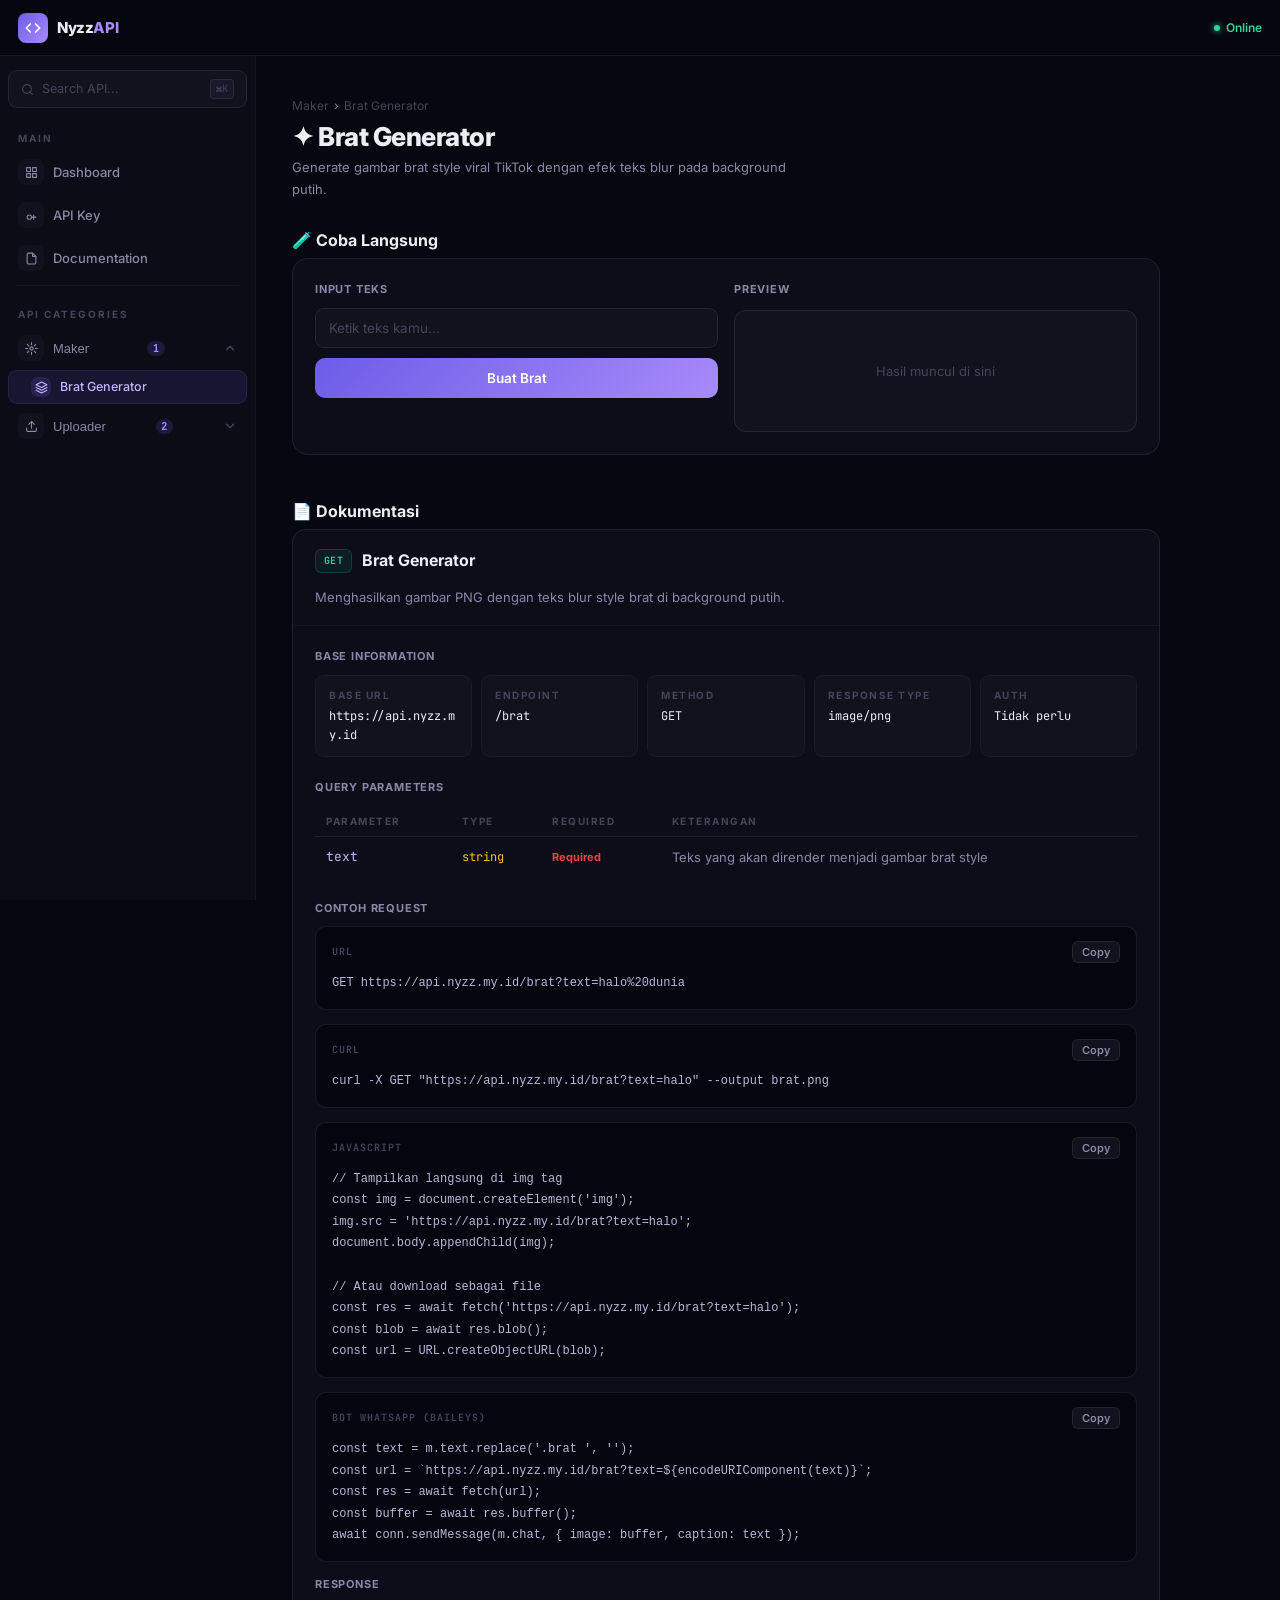
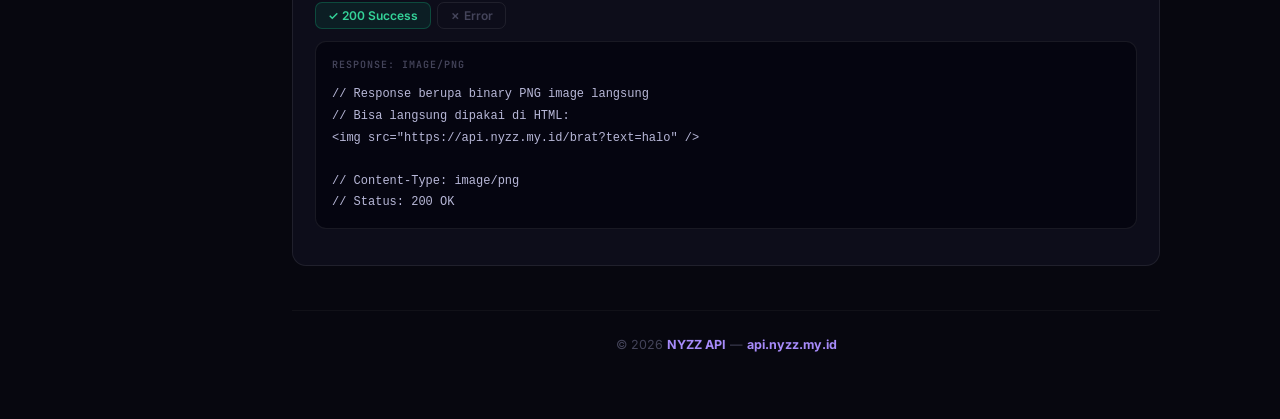
==== maker-brat.html @ c5df26fc "Initial commit: upload webcpanel" ====
<!DOCTYPE html>
<html lang="id">
<head>
<meta charset="UTF-8">
<meta name="viewport" content="width=device-width, initial-scale=1.0">
<title>Brat Generator — NYZZ API</title>
<link rel="stylesheet" href="style.css">
</head>
<body>
<div id="nav-wrap"></div>

<main class="main">
  <div class="page-header">
    <div class="page-breadcrumb">Maker <span>›</span> Brat Generator</div>
    <div class="page-title">✦ Brat Generator</div>
    <div class="page-desc">Generate gambar brat style viral TikTok dengan efek teks blur pada background putih.</div>
  </div>

  <!-- TRY IT -->
  <div class="section">
    <div class="section-header"><div class="section-title">🧪 Coba Langsung</div></div>
    <div style="background:var(--card);border:1px solid var(--border2);border-radius:16px;padding:22px;display:flex;gap:16px;flex-wrap:wrap;align-items:flex-start;">
      <div style="flex:1;min-width:220px;">
        <div class="sub-title" style="margin-bottom:10px;">Input Teks</div>
        <input type="text" class="form-input" id="brat-text" placeholder="Ketik teks kamu..." oninput="previewBrat()">
        <button class="btn-primary" id="brat-btn" onclick="generateBrat()" style="margin-top:10px;">
          <span class="btn-text">Buat Brat</span>
          <div class="spinner" style="display:none"></div>
        </button>
        <a class="btn-download" id="brat-download" download="brat.png">⬇ Download Gambar</a>
      </div>
      <div style="flex:1;min-width:200px;">
        <div class="sub-title" style="margin-bottom:10px;">Preview</div>
        <div class="brat-preview" id="brat-preview" style="display:block;min-height:120px;background:var(--bg3);border-radius:12px;border:1px solid var(--border2);">
          <img id="brat-img" src="" alt="Brat preview" style="width:100%;display:none;border-radius:12px;">
          <div id="brat-placeholder" style="display:flex;align-items:center;justify-content:center;height:120px;color:var(--muted);font-size:13px;">Hasil muncul di sini</div>
        </div>
      </div>
    </div>
  </div>

  <!-- DOCS -->
  <div class="section">
    <div class="section-header"><div class="section-title">📄 Dokumentasi</div></div>

    <div class="docs-card">
      <div class="docs-card-header">
        <span class="method-badge method-get">GET</span>
        <div class="docs-card-title">Brat Generator</div>
        <div class="docs-card-desc">Menghasilkan gambar PNG dengan teks blur style brat di background putih.</div>
      </div>
      <div class="docs-card-body">

        <div class="sub-title">Base Information</div>
        <div class="info-grid">
          <div class="info-item"><div class="info-key">Base URL</div><div class="info-val">https://api.nyzz.my.id</div></div>
          <div class="info-item"><div class="info-key">Endpoint</div><div class="info-val">/brat</div></div>
          <div class="info-item"><div class="info-key">Method</div><div class="info-val">GET</div></div>
          <div class="info-item"><div class="info-key">Response Type</div><div class="info-val">image/png</div></div>
          <div class="info-item"><div class="info-key">Auth</div><div class="info-val">Tidak perlu</div></div>
        </div>

        <div class="sub-title">Query Parameters</div>
        <table class="params-table">
          <tr><th>Parameter</th><th>Type</th><th>Required</th><th>Keterangan</th></tr>
          <tr>
            <td class="p-name">text</td>
            <td class="p-type">string</td>
            <td class="p-req">Required</td>
            <td>Teks yang akan dirender menjadi gambar brat style</td>
          </tr>
        </table>

        <div class="sub-title">Contoh Request</div>
        <div class="code-block">
          <div class="code-top"><span class="code-lang">URL</span><button class="code-copy" onclick="copyCode(this)">Copy</button></div>
          <pre class="code-body">GET https://api.nyzz.my.id/brat?text=halo%20dunia</pre>
        </div>
        <div class="code-block">
          <div class="code-top"><span class="code-lang">cURL</span><button class="code-copy" onclick="copyCode(this)">Copy</button></div>
          <pre class="code-body">curl -X GET "https://api.nyzz.my.id/brat?text=halo" --output brat.png</pre>
        </div>
        <div class="code-block">
          <div class="code-top"><span class="code-lang">JavaScript</span><button class="code-copy" onclick="copyCode(this)">Copy</button></div>
          <pre class="code-body">// Tampilkan langsung di img tag
const img = document.createElement('img');
img.src = 'https://api.nyzz.my.id/brat?text=halo';
document.body.appendChild(img);

// Atau download sebagai file
const res = await fetch('https://api.nyzz.my.id/brat?text=halo');
const blob = await res.blob();
const url = URL.createObjectURL(blob);</pre>
        </div>
        <div class="code-block">
          <div class="code-top"><span class="code-lang">Bot WhatsApp (Baileys)</span><button class="code-copy" onclick="copyCode(this)">Copy</button></div>
          <pre class="code-body">const text = m.text.replace('.brat ', '');
const url = `https://api.nyzz.my.id/brat?text=${encodeURIComponent(text)}`;
const res = await fetch(url);
const buffer = await res.buffer();
await conn.sendMessage(m.chat, { image: buffer, caption: text });</pre>
        </div>

        <div class="sub-title">Response</div>
        <div class="resp-tabs">
          <button class="resp-tab t-success" onclick="switchTab(this,'brat','success')">✓ 200 Success</button>
          <button class="resp-tab" onclick="switchTab(this,'brat','error')">✗ Error</button>
        </div>
        <div id="brat-success" class="resp-content show">
          <div class="code-block">
            <div class="code-top"><span class="code-lang">Response: image/png</span></div>
            <pre class="code-body">// Response berupa binary PNG image langsung
// Bisa langsung dipakai di HTML:
&lt;img src="https://api.nyzz.my.id/brat?text=halo" /&gt;

// Content-Type: image/png
// Status: 200 OK</pre>
          </div>
        </div>
        <div id="brat-error" class="resp-content">
          <div class="code-block">
            <div class="code-top"><span class="code-lang">Response: JSON</span></div>
            <pre class="code-body">{
  "<k>status</k>": "<s>error</s>",
  "<k>message</k>": "<s>Internal server error</s>"
}</pre>
          </div>
        </div>

      </div>
    </div>
  </div>

  <footer><p>© 2026 <strong>NYZZ API</strong> — <strong>api.nyzz.my.id</strong></p></footer>
</main>

<script src="app.js"></script>
<script>
  // Override preview untuk halaman ini (inline, bukan modal)
  function previewBrat() {
    clearTimeout(window._bt);
    const text = document.getElementById('brat-text').value.trim();
    const img = document.getElementById('brat-img');
    const ph = document.getElementById('brat-placeholder');
    const dl = document.getElementById('brat-download');
    if (!text) { img.style.display='none'; ph.style.display='flex'; dl.style.display='none'; return; }
    window._bt = setTimeout(() => {
      const url = `https://api.nyzz.my.id/brat?text=${encodeURIComponent(text)}`;
      img.src = url;
      img.onload = () => { img.style.display='block'; ph.style.display='none'; };
      dl.href = url; dl.style.display = 'block';
    }, 500);
  }
</script>
</body>
</html>
---- style.css ----
@import url('https://fonts.googleapis.com/css2?family=JetBrains+Mono:wght@400;500;600&family=Inter:wght@400;500;600;700;800&display=swap');

:root {
  --bg:      #07070f;
  --bg2:     #0c0c16;
  --bg3:     #12121e;
  --bg4:     #18182a;
  --border:  #ffffff0a;
  --border2: #ffffff14;
  --border3: #ffffff22;
  --accent:  #6c5ce7;
  --accent2: #a78bfa;
  --accent3: #c4b5fd;
  --green:   #10b981;
  --green2:  #34d399;
  --red:     #ef4444;
  --yellow:  #f59e0b;
  --text:    #ededf5;
  --text2:   #8888a8;
  --muted:   #44445a;
  --card:    #0d0d1a;
  --sidebar-w: 256px;
}
*{margin:0;padding:0;box-sizing:border-box}
html{scroll-behavior:smooth}
body{background:var(--bg);color:var(--text);font-family:'Inter',sans-serif;font-size:14px;line-height:1.6;min-height:100vh;overflow-x:hidden;-webkit-font-smoothing:antialiased}
::-webkit-scrollbar{width:4px;height:4px}
::-webkit-scrollbar-track{background:transparent}
::-webkit-scrollbar-thumb{background:var(--border3);border-radius:10px}

/* TOPBAR */
.topbar{position:fixed;top:0;left:0;right:0;z-index:100;height:56px;background:rgba(7,7,15,.92);backdrop-filter:blur(20px);border-bottom:1px solid var(--border2);display:flex;align-items:center;justify-content:space-between;padding:0 18px}
.topbar-left{display:flex;align-items:center;gap:12px}
.topbar-right{display:flex;align-items:center;gap:10px}
.hamburger{background:none;border:1px solid var(--border2);cursor:pointer;display:flex;flex-direction:column;gap:4px;padding:8px 9px;border-radius:8px;transition:border-color .2s}
.hamburger:hover{border-color:var(--border3)}
.hamburger span{display:block;width:16px;height:1.5px;background:var(--text2);border-radius:2px;transition:all .3s}
.hamburger.active span:nth-child(1){transform:translateY(5.5px) rotate(45deg)}
.hamburger.active span:nth-child(2){opacity:0}
.hamburger.active span:nth-child(3){transform:translateY(-5.5px) rotate(-45deg)}
.logo{display:flex;align-items:center;gap:9px;text-decoration:none}
.logo-icon{width:30px;height:30px;border-radius:8px;background:linear-gradient(135deg,#6c5ce7,#a78bfa);display:flex;align-items:center;justify-content:center;flex-shrink:0}
.logo-icon svg{width:16px;height:16px}
.logo-text{font-size:15px;font-weight:800;letter-spacing:-.4px;color:var(--text)}
.logo-text em{font-style:normal;color:var(--accent2)}
.status-dot{display:flex;align-items:center;gap:6px;font-size:12px;font-weight:600;color:var(--green2)}
.status-dot::before{content:'';width:6px;height:6px;background:var(--green2);border-radius:50%;animation:blink 2s infinite;box-shadow:0 0 6px var(--green2)}
@keyframes blink{0%,100%{opacity:1}50%{opacity:.4}}

/* OVERLAY */
.overlay{display:none;position:fixed;inset:0;background:rgba(0,0,0,.55);z-index:89;backdrop-filter:blur(3px)}
.overlay.show{display:block}

/* SIDEBAR */
.sidebar{position:fixed;top:56px;left:0;bottom:0;width:var(--sidebar-w);background:var(--bg2);border-right:1px solid var(--border);overflow-y:auto;z-index:90;transform:translateX(-100%);transition:transform .28s cubic-bezier(.4,0,.2,1)}
.sidebar.open{transform:translateX(0)}
.sidebar-inner{padding:10px 8px 24px}
.sidebar-label{font-size:10px;font-weight:700;letter-spacing:2px;color:var(--muted);text-transform:uppercase;padding:14px 10px 5px}
.sidebar-item{display:flex;align-items:center;gap:9px;padding:8px 10px;border-radius:9px;font-size:13px;font-weight:500;color:var(--text2);cursor:pointer;transition:all .18s;text-decoration:none;border:none;background:none;width:100%;text-align:left;margin-bottom:1px}
.sidebar-item:hover{background:var(--bg3);color:var(--text)}
.sidebar-item.active{background:rgba(108,92,231,.12);color:var(--accent3);border:1px solid rgba(108,92,231,.18)}
.s-icon{width:26px;height:26px;border-radius:7px;background:var(--bg3);display:flex;align-items:center;justify-content:center;font-size:13px;flex-shrink:0;transition:background .18s}
.sidebar-item.active .s-icon{background:rgba(108,92,231,.2)}
.sidebar-item:hover .s-icon{background:var(--bg4)}
.s-icon svg{width:13px;height:13px;stroke:currentColor;fill:none;stroke-width:2;stroke-linecap:round;stroke-linejoin:round}
.sidebar-divider{height:1px;background:var(--border);margin:6px 8px}
.sidebar-badge{margin-left:auto;font-size:10px;font-weight:700;padding:2px 6px;border-radius:100px;background:rgba(108,92,231,.18);color:var(--accent2)}
.sidebar-sub .sidebar-item{font-size:12.5px;padding:6px 10px 6px 22px}
.sidebar-sub .s-icon{width:20px;height:20px;font-size:11px}

/* MAIN */
.main{margin-top:56px;padding:32px 22px;max-width:940px;margin-left:auto;margin-right:auto}

/* PAGE HEADER */
.page-header{margin-bottom:28px}
.page-breadcrumb{font-size:12px;color:var(--muted);margin-bottom:6px;display:flex;align-items:center;gap:5px}
.page-breadcrumb span{color:var(--text2)}
.page-title{font-size:clamp(20px,3.5vw,26px);font-weight:800;letter-spacing:-.5px;line-height:1.2;margin-bottom:5px}
.page-desc{font-size:13px;color:var(--text2);line-height:1.65;max-width:520px}

/* METHOD BADGES */
.method-badge{font-family:'JetBrains Mono',monospace;font-size:10px;font-weight:600;padding:3px 8px;border-radius:6px;letter-spacing:.3px}
.method-get{background:rgba(16,185,129,.1);color:var(--green2);border:1px solid rgba(16,185,129,.22)}
.method-post{background:rgba(245,158,11,.1);color:#fbbf24;border:1px solid rgba(245,158,11,.22)}

/* API CARDS */
.cards-grid{display:grid;grid-template-columns:repeat(auto-fill,minmax(250px,1fr));gap:12px}
.api-card{background:var(--card);border:1px solid var(--border2);border-radius:14px;padding:18px;cursor:pointer;transition:all .22s;position:relative;overflow:hidden}
.api-card::before{content:'';position:absolute;inset:0;background:linear-gradient(135deg,rgba(108,92,231,.06) 0%,transparent 65%);opacity:0;transition:opacity .3s}
.api-card:hover{border-color:rgba(108,92,231,.38);transform:translateY(-2px);box-shadow:0 10px 36px rgba(108,92,231,.12)}
.api-card:hover::before{opacity:1}
.card-top{display:flex;align-items:flex-start;justify-content:space-between;margin-bottom:12px}
.card-icon{width:36px;height:36px;border-radius:10px;background:rgba(108,92,231,.1);border:1px solid rgba(108,92,231,.18);display:flex;align-items:center;justify-content:center;font-size:16px}
.card-name{font-size:14px;font-weight:700;margin-bottom:3px;color:var(--text)}
.card-endpoint{font-family:'JetBrains Mono',monospace;font-size:11px;color:var(--muted);margin-bottom:8px}
.card-desc{font-size:12.5px;color:var(--text2);line-height:1.55;margin-bottom:14px}
.card-actions{display:flex;gap:7px}
.btn-test{flex:1;background:var(--accent);color:#fff;border:none;padding:8px;border-radius:8px;font-family:'Inter',sans-serif;font-size:12px;font-weight:600;cursor:pointer;transition:all .18s}
.btn-test:hover{background:var(--accent2)}
.btn-view{flex:1;background:transparent;color:var(--text2);border:1px solid var(--border2);padding:8px;border-radius:8px;font-family:'Inter',sans-serif;font-size:12px;font-weight:600;cursor:pointer;transition:all .18s;text-decoration:none;display:flex;align-items:center;justify-content:center}
.btn-view:hover{border-color:var(--accent2);color:var(--accent2)}

/* SECTION */
.section{margin-bottom:44px}
.section-header{display:flex;align-items:center;gap:8px;margin-bottom:4px}
.section-title{font-size:16px;font-weight:700;color:var(--text)}
.section-count{font-size:10px;font-weight:700;color:var(--muted);background:var(--bg3);padding:2px 7px;border-radius:100px}
.section-desc{font-size:13px;color:var(--text2);margin-bottom:16px}

/* DOCS */
.docs-card{background:var(--card);border:1px solid var(--border2);border-radius:14px;overflow:hidden;margin-bottom:18px}
.docs-card-header{padding:18px 22px;border-bottom:1px solid var(--border);display:flex;align-items:center;gap:10px;flex-wrap:wrap}
.docs-card-title{font-size:16px;font-weight:700;color:var(--text)}
.docs-card-desc{font-size:13px;color:var(--text2);margin-top:3px;width:100%}
.docs-card-body{padding:22px}
.info-grid{display:grid;grid-template-columns:repeat(auto-fill,minmax(150px,1fr));gap:9px;margin-bottom:22px}
.info-item{background:var(--bg3);border:1px solid var(--border);border-radius:9px;padding:11px 13px}
.info-key{font-size:10px;font-weight:700;color:var(--muted);letter-spacing:1.5px;text-transform:uppercase;margin-bottom:4px}
.info-val{font-family:'JetBrains Mono',monospace;font-size:12px;color:var(--text);word-break:break-all}
.sub-title{font-size:11px;font-weight:700;color:var(--text2);margin-bottom:9px;text-transform:uppercase;letter-spacing:.8px}
.params-table{width:100%;border-collapse:collapse;margin-bottom:22px;font-size:13px}
.params-table th{text-align:left;font-size:10px;font-weight:700;color:var(--muted);letter-spacing:1.5px;text-transform:uppercase;padding:7px 11px;border-bottom:1px solid var(--border2)}
.params-table td{padding:10px 11px;border-bottom:1px solid var(--border);color:var(--text2)}
.params-table tr:last-child td{border-bottom:none}
.p-name{font-family:'JetBrains Mono',monospace;color:var(--accent3) !important}
.p-type{font-family:'JetBrains Mono',monospace;color:#fbbf24 !important;font-size:12px !important}
.p-req{color:var(--red) !important;font-size:11px !important;font-weight:700 !important}
.p-opt{color:var(--muted) !important;font-size:11px !important}
.code-block{background:#050510;border:1px solid var(--border2);border-radius:11px;padding:14px 16px;font-family:'JetBrains Mono',monospace;font-size:12px;line-height:1.8;overflow-x:auto;margin-bottom:14px;color:#b8b8d8}
.code-top{display:flex;align-items:center;justify-content:space-between;margin-bottom:10px}
.code-lang{font-size:10px;color:var(--muted);font-weight:600;text-transform:uppercase;letter-spacing:1px}
.code-copy{background:var(--bg3);border:1px solid var(--border2);color:var(--text2);padding:3px 9px;border-radius:6px;font-family:'Inter',sans-serif;font-size:11px;font-weight:600;cursor:pointer;transition:all .18s}
.code-copy:hover{border-color:var(--accent2);color:var(--accent2)}
.code-copy.copied{border-color:var(--green);color:var(--green2)}
pre.code-body{white-space:pre-wrap;word-break:break-all}
.resp-tabs{display:flex;gap:6px;margin-bottom:12px;flex-wrap:wrap}
.resp-tab{padding:5px 12px;border-radius:7px;font-size:12px;font-weight:600;cursor:pointer;border:1px solid var(--border2);background:transparent;color:var(--muted);transition:all .18s;font-family:'Inter',sans-serif}
.resp-tab.t-success{background:rgba(16,185,129,.1);border-color:rgba(16,185,129,.28);color:var(--green2)}
.resp-tab.t-error{background:rgba(239,68,68,.1);border-color:rgba(239,68,68,.28);color:var(--red)}
.resp-content{display:none}
.resp-content.show{display:block}

/* MODAL */
.modal-overlay{display:none;position:fixed;inset:0;background:rgba(0,0,0,.72);backdrop-filter:blur(10px);z-index:200;align-items:center;justify-content:center;padding:18px}
.modal-overlay.show{display:flex}
.modal{background:var(--bg2);border:1px solid var(--border2);border-radius:18px;width:100%;max-width:490px;max-height:88vh;overflow-y:auto;animation:modalIn .22s cubic-bezier(.4,0,.2,1)}
@keyframes modalIn{from{opacity:0;transform:scale(.95) translateY(10px)}to{opacity:1;transform:scale(1) translateY(0)}}
.modal-header{padding:18px 20px 14px;border-bottom:1px solid var(--border);display:flex;align-items:center;justify-content:space-between}
.modal-title{font-size:15px;font-weight:700;color:var(--text)}
.modal-close{background:var(--bg3);border:1px solid var(--border2);color:var(--text2);width:28px;height:28px;border-radius:7px;cursor:pointer;font-size:15px;display:flex;align-items:center;justify-content:center;transition:all .18s}
.modal-close:hover{background:var(--bg4);color:var(--text)}
.modal-body{padding:20px}

/* UPLOAD */
.upload-zone{border:2px dashed var(--border3);border-radius:12px;min-height:150px;display:flex;flex-direction:column;align-items:center;justify-content:center;gap:7px;cursor:pointer;transition:all .22s;background:var(--bg3)}
.upload-zone:hover,.upload-zone.drag{border-color:var(--accent2);background:rgba(108,92,231,.05)}
.upload-zone-icon{font-size:26px;opacity:.35}
.upload-zone-text{font-size:13px;color:var(--text2);font-weight:600}
.upload-zone-hint{font-size:11px;color:var(--muted)}
.upload-preview{width:100%;height:150px;object-fit:contain;border-radius:9px}
.form-input{width:100%;background:var(--bg3);border:1px solid var(--border2);border-radius:9px;padding:11px 13px;color:var(--text);font-family:'Inter',sans-serif;font-size:13.5px;outline:none;transition:border-color .18s}
.form-input:focus{border-color:var(--accent)}
.form-input::placeholder{color:var(--muted)}
.btn-primary{width:100%;margin-top:11px;padding:12px;background:linear-gradient(135deg,var(--accent),var(--accent2));color:#fff;border:none;border-radius:10px;font-family:'Inter',sans-serif;font-size:13.5px;font-weight:600;cursor:pointer;transition:all .2s;display:flex;align-items:center;justify-content:center;gap:7px}
.btn-primary:hover{opacity:.9;transform:translateY(-1px)}
.btn-primary:disabled{opacity:.5;cursor:not-allowed;transform:none}
.btn-secondary{width:100%;margin-top:9px;padding:11px;background:transparent;color:var(--text2);border:1px solid var(--border2);border-radius:10px;font-family:'Inter',sans-serif;font-size:13.5px;font-weight:600;cursor:pointer;transition:all .18s}
.btn-secondary:hover{border-color:var(--accent2);color:var(--accent2)}
.spinner{width:16px;height:16px;border:2px solid rgba(255,255,255,.3);border-top-color:#fff;border-radius:50%;animation:spin .65s linear infinite}
@keyframes spin{to{transform:rotate(360deg)}}
.result-box{margin-top:12px;background:var(--bg3);border:1px solid var(--border2);border-radius:10px;padding:12px 14px}
.result-label{font-size:10px;font-weight:700;color:var(--muted);letter-spacing:1.5px;text-transform:uppercase;margin-bottom:7px}
.result-url{font-family:'JetBrains Mono',monospace;font-size:11.5px;color:var(--green2);word-break:break-all;margin-bottom:10px;line-height:1.6}
.btn-copy{background:var(--bg2);border:1px solid var(--border2);color:var(--text2);padding:7px 13px;border-radius:7px;font-family:'Inter',sans-serif;font-size:12px;font-weight:600;cursor:pointer;transition:all .18s}
.btn-copy:hover{border-color:var(--accent2);color:var(--accent2)}
.btn-copy.copied{border-color:var(--green);color:var(--green2)}
.brat-preview{margin-top:12px;border-radius:10px;overflow:hidden;border:1px solid var(--border2);display:none}
.brat-preview img{width:100%;display:block}
.btn-download{width:100%;margin-top:9px;padding:11px;background:rgba(16,185,129,.1);color:var(--green2);border:1px solid rgba(16,185,129,.28);border-radius:10px;font-family:'Inter',sans-serif;font-size:13.5px;font-weight:600;cursor:pointer;transition:all .18s;text-decoration:none;display:none;text-align:center}
.btn-download:hover{background:rgba(16,185,129,.18)}

/* FOOTER */
footer{border-top:1px solid var(--border);padding:24px 0;text-align:center;color:var(--muted);font-size:12.5px;margin-top:16px}
footer strong{color:var(--accent2)}

/* RESPONSIVE */
@media(min-width:768px){
  .sidebar{transform:translateX(0)}
  .main{margin-left:var(--sidebar-w);padding:40px 36px}
  .hamburger{display:none}
  .overlay{display:none !important}
}

/* ── SIDEBAR TOGGLE & CHEVRON ── */
.sidebar-toggle { justify-content: flex-start; }
.chevron { width:14px; height:14px; margin-left:auto; flex-shrink:0; transition:transform .25s; stroke:var(--muted); }

/* ── SIDEBAR SEARCH ── */
.sidebar-search {
  display:flex; align-items:center; gap:8px;
  margin:4px 0 8px; padding:8px 12px;
  background:var(--bg3); border:1px solid var(--border2);
  border-radius:9px; cursor:pointer; transition:border-color .18s;
  font-size:12.5px; color:var(--muted);
}
.sidebar-search:hover { border-color:var(--border3); color:var(--text2); }
.sidebar-search svg { flex-shrink:0; }
.search-kbd {
  margin-left:auto; font-size:10px; color:var(--muted);
  background:var(--bg4); border:1px solid var(--border2);
  padding:1px 5px; border-radius:4px; font-family:'JetBrains Mono',monospace;
}

/* ── SEARCH POPUP ── */
.search-popup {
  background:var(--bg2); border:1px solid var(--border2);
  border-radius:16px; width:100%; max-width:520px;
  overflow:hidden; animation:modalIn .2s cubic-bezier(.4,0,.2,1);
  box-shadow:0 24px 60px rgba(0,0,0,.5);
}
.search-input-wrap {
  display:flex; align-items:center; gap:10px;
  padding:14px 16px; border-bottom:1px solid var(--border);
}
.search-input-wrap svg { flex-shrink:0; stroke:var(--muted); }
.search-input-wrap input {
  flex:1; background:none; border:none; outline:none;
  font-family:'Inter',sans-serif; font-size:14px; color:var(--text);
}
.search-input-wrap input::placeholder { color:var(--muted); }
.search-close-btn {
  background:var(--bg3); border:1px solid var(--border2);
  color:var(--muted); padding:3px 8px; border-radius:6px;
  font-size:11px; cursor:pointer; font-family:'Inter',sans-serif;
  font-weight:600; transition:all .15s;
}
.search-close-btn:hover { color:var(--text); }
.search-results { max-height:320px; overflow-y:auto; padding:6px; }
.search-item {
  display:flex; align-items:center; justify-content:space-between;
  padding:10px 12px; border-radius:9px; text-decoration:none;
  color:var(--text); transition:background .15s; gap:10px;
}
.search-item:hover { background:var(--bg3); }
.search-item-left { display:flex; align-items:center; gap:10px; }
.search-item-name { font-size:13px; font-weight:600; margin-bottom:2px; }
.search-item-ep { font-family:'JetBrains Mono',monospace; font-size:11px; color:var(--muted); }
.search-item-cat { font-size:11px; color:var(--muted); white-space:nowrap; background:var(--bg3); padding:2px 8px; border-radius:6px; }
.search-empty { padding:24px; text-align:center; color:var(--muted); font-size:13px; }
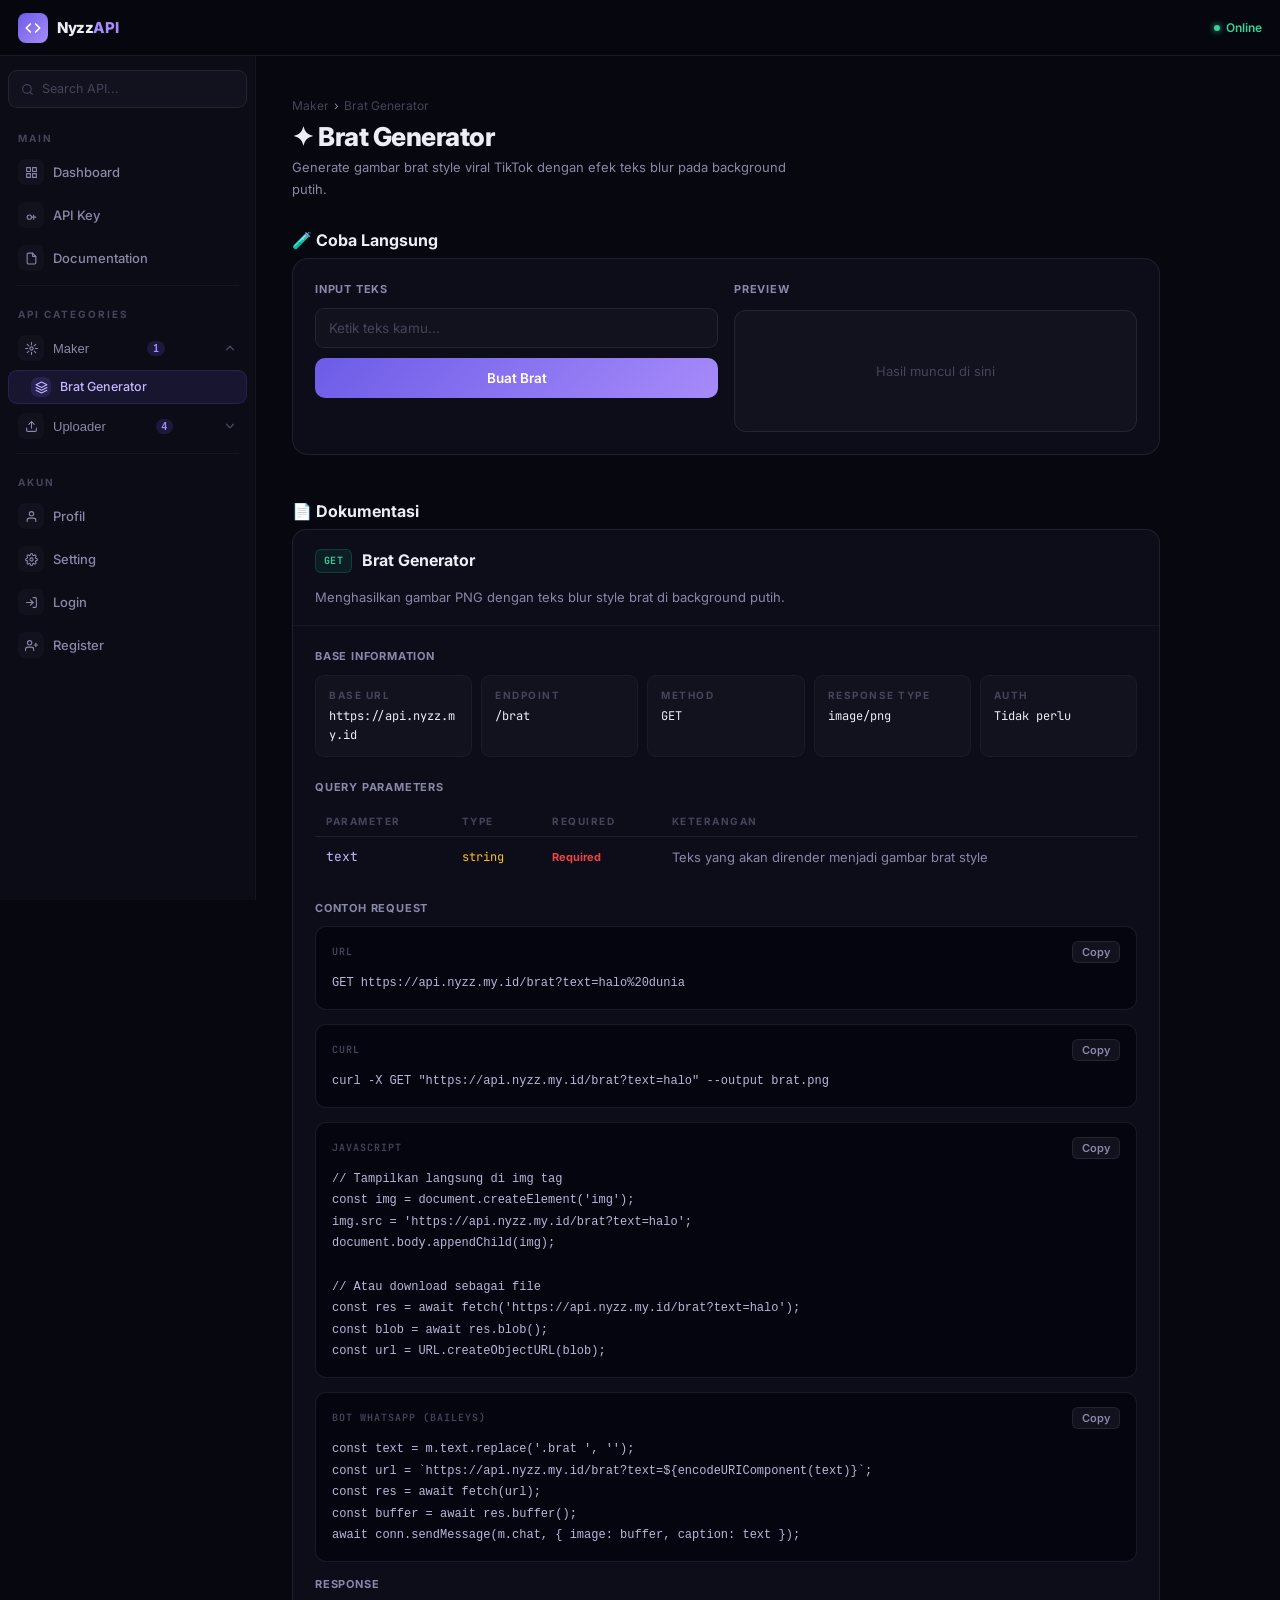
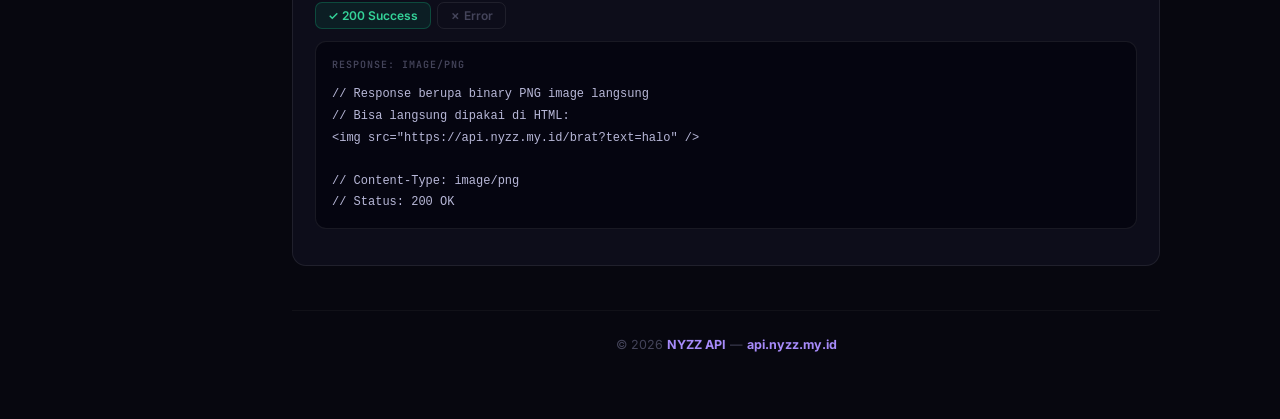
==== commit 5bc9696f: "Fresh copy from storage" ====
--- a/maker-brat.html
+++ b/maker-brat.html
@@ -22,7 +22,7 @@
     <div style="background:var(--card);border:1px solid var(--border2);border-radius:16px;padding:22px;display:flex;gap:16px;flex-wrap:wrap;align-items:flex-start;">
       <div style="flex:1;min-width:220px;">
         <div class="sub-title" style="margin-bottom:10px;">Input Teks</div>
-        <input type="text" class="form-input" id="brat-text" placeholder="Ketik teks kamu..." oninput="previewBrat()">
+        <input type="text" class="form-input" id="brat-text" placeholder="Ketik teks kamu..." >
         <button class="btn-primary" id="brat-btn" onclick="generateBrat()" style="margin-top:10px;">
           <span class="btn-text">Buat Brat</span>
           <div class="spinner" style="display:none"></div>
--- a/style.css
+++ b/style.css
@@ -247,3 +247,59 @@
 .search-item-ep { font-family:'JetBrains Mono',monospace; font-size:11px; color:var(--muted); }
 .search-item-cat { font-size:11px; color:var(--muted); white-space:nowrap; background:var(--bg3); padding:2px 8px; border-radius:6px; }
 .search-empty { padding:24px; text-align:center; color:var(--muted); font-size:13px; }
+
+/* ── SIDEBAR USER ── */
+.sidebar-user{display:flex;align-items:center;gap:10px;padding:10px 10px;margin:6px 0;background:var(--bg3);border:1px solid var(--border2);border-radius:10px}
+.sidebar-avatar{width:32px;height:32px;border-radius:50%;background:linear-gradient(135deg,var(--accent),var(--accent2));display:flex;align-items:center;justify-content:center;font-size:13px;font-weight:800;color:#fff;flex-shrink:0}
+.sidebar-user-info{min-width:0}
+.sidebar-username{font-size:12.5px;font-weight:700;color:var(--text);white-space:nowrap;overflow:hidden;text-overflow:ellipsis}
+.sidebar-plan{font-size:10px;color:var(--muted)}
+.sidebar-logout{color:var(--red) !important;margin-top:2px}
+.sidebar-logout:hover{background:rgba(239,68,68,.08) !important;color:var(--red) !important}
+
+/* ── ACCOUNT PAGE TABS ── */
+.account-tabs{display:flex;gap:4px;background:var(--bg2);border:1px solid var(--border2);border-radius:12px;padding:4px;margin-bottom:24px;overflow-x:auto}
+.account-tab{flex:1;padding:9px 14px;border-radius:9px;font-size:13px;font-weight:600;color:var(--text2);border:none;background:none;cursor:pointer;transition:all .18s;white-space:nowrap;font-family:'Inter',sans-serif;min-width:80px}
+.account-tab:hover{color:var(--text)}
+.account-tab.active{background:var(--bg3);color:var(--text);border:1px solid var(--border2)}
+.tab-content{display:none}
+.tab-content.active{display:block}
+
+/* PROFILE CARD */
+.profile-card{background:var(--card);border:1px solid var(--border2);border-radius:16px;overflow:hidden;margin-bottom:16px}
+.profile-header{background:linear-gradient(135deg,rgba(108,92,231,.15),rgba(167,139,250,.06));padding:28px;display:flex;align-items:center;gap:18px;border-bottom:1px solid var(--border)}
+.profile-avatar{width:64px;height:64px;border-radius:50%;background:linear-gradient(135deg,var(--accent),var(--accent2));display:flex;align-items:center;justify-content:center;font-size:26px;font-weight:800;color:#fff;flex-shrink:0}
+.profile-name{font-size:18px;font-weight:800;margin-bottom:3px}
+.profile-email{font-size:12.5px;color:var(--text2)}
+.profile-plan{display:inline-flex;align-items:center;gap:5px;margin-top:6px;font-size:11px;font-weight:700;padding:3px 10px;border-radius:100px;background:rgba(108,92,231,.15);color:var(--accent2);border:1px solid rgba(108,92,231,.25)}
+.profile-body{padding:22px}
+.profile-stat-grid{display:grid;grid-template-columns:repeat(3,1fr);gap:10px}
+.profile-stat{background:var(--bg3);border:1px solid var(--border);border-radius:10px;padding:14px;text-align:center}
+.profile-stat-val{font-size:20px;font-weight:800;font-family:'JetBrains Mono',monospace;margin-bottom:3px}
+.profile-stat-lbl{font-size:10px;color:var(--muted);font-weight:700;letter-spacing:1px;text-transform:uppercase}
+
+/* KEY ROW */
+.key-row{background:var(--bg3);border:1px solid var(--border2);border-radius:11px;padding:14px 16px;margin-bottom:10px}
+.key-row-label{font-size:10px;font-weight:700;color:var(--muted);letter-spacing:1.5px;text-transform:uppercase;margin-bottom:8px}
+.key-row-inner{display:flex;align-items:center;gap:8px}
+.key-val{font-family:'JetBrains Mono',monospace;font-size:12px;color:var(--text);flex:1;background:var(--bg2);border:1px solid var(--border2);border-radius:7px;padding:8px 11px;word-break:break-all}
+.key-actions{display:flex;gap:6px;flex-shrink:0}
+.btn-regen{background:var(--bg2);border:1px solid var(--border2);color:var(--text2);padding:7px 11px;border-radius:7px;font-size:11px;font-weight:600;cursor:pointer;transition:all .18s;font-family:'Inter',sans-serif;white-space:nowrap}
+.btn-regen:hover{border-color:var(--yellow);color:var(--yellow)}
+.btn-salin{background:var(--bg2);border:1px solid var(--border2);color:var(--text2);padding:7px 11px;border-radius:7px;font-size:11px;font-weight:600;cursor:pointer;transition:all .18s;font-family:'Inter',sans-serif;white-space:nowrap}
+.btn-salin:hover{border-color:var(--accent2);color:var(--accent2)}
+.btn-salin.copied{border-color:var(--green);color:var(--green2)}
+
+/* AUTH FORM */
+.auth-page{min-height:100vh;display:flex;align-items:center;justify-content:center;padding:20px}
+.auth-card{background:var(--card);border:1px solid var(--border2);border-radius:20px;padding:32px;width:100%;max-width:380px}
+.auth-logo{display:flex;align-items:center;justify-content:center;gap:10px;margin-bottom:24px}
+.auth-title{font-size:20px;font-weight:800;text-align:center;margin-bottom:6px}
+.auth-desc{font-size:13px;color:var(--text2);text-align:center;margin-bottom:24px}
+.form-group{margin-bottom:14px}
+.form-label{font-size:11px;font-weight:700;color:var(--text2);letter-spacing:.5px;text-transform:uppercase;margin-bottom:6px;display:block}
+.auth-alert{padding:10px 14px;border-radius:9px;font-size:13px;margin-bottom:14px;display:none}
+.auth-alert.error{background:rgba(239,68,68,.1);border:1px solid rgba(239,68,68,.25);color:var(--red)}
+.auth-alert.success{background:rgba(16,185,129,.1);border:1px solid rgba(16,185,129,.25);color:var(--green2)}
+.auth-link{text-align:center;font-size:13px;color:var(--text2);margin-top:16px}
+.auth-link a{color:var(--accent2);text-decoration:none;font-weight:600}
